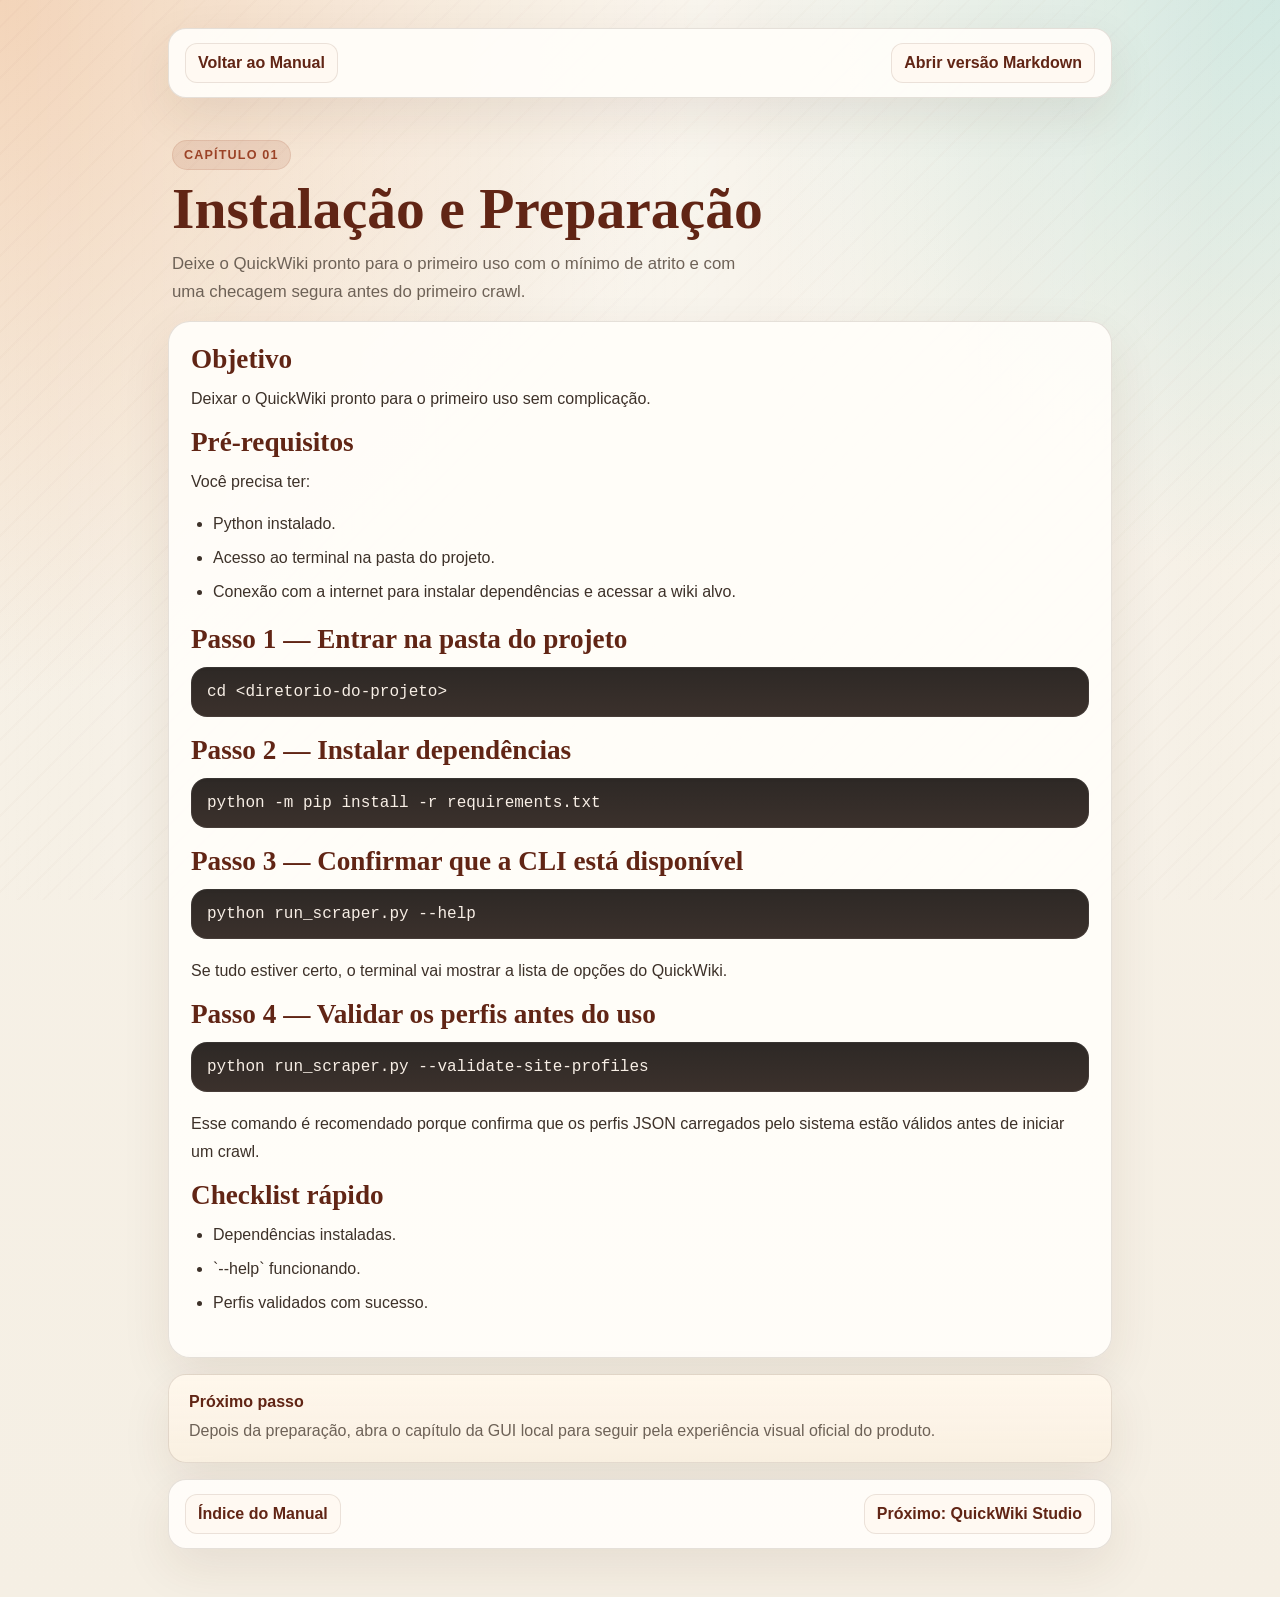
==== Manual do Usuário/01-instalacao.html @ f5a145f2 "chore: establish private portfolio baseline" ====
<!doctype html>
<html lang="pt-BR">
<head>
  <meta charset="utf-8">
  <meta name="viewport" content="width=device-width, initial-scale=1">
  <title>QuickWiki — Instalação e Preparação</title>
  <link rel="stylesheet" href="manual.css">
</head>
<body>
  <div class="manual-bg"></div>
  <main class="chapter-shell">
    <div class="chapter-topbar">
      <a class="nav-pill" href="index.html">Voltar ao Manual</a>
      <a class="nav-pill" href="01 - Instalação e Preparação.md">Abrir versão Markdown</a>
    </div>

    <header class="chapter-head">
      <span class="eyebrow">Capítulo 01</span>
      <h1>Instalação e Preparação</h1>
      <p class="chapter-lead">Deixe o QuickWiki pronto para o primeiro uso com o mínimo de atrito e com uma checagem segura antes do primeiro crawl.</p>
    </header>

    <article class="chapter-body">
      <h2>Objetivo</h2>
      <p>Deixar o QuickWiki pronto para o primeiro uso sem complicação.</p>

      <h2>Pré-requisitos</h2>
      <p>Você precisa ter:</p>
      <ul>
        <li>Python instalado.</li>
        <li>Acesso ao terminal na pasta do projeto.</li>
        <li>Conexão com a internet para instalar dependências e acessar a wiki alvo.</li>
      </ul>

      <h2>Passo 1 — Entrar na pasta do projeto</h2>
      <pre><code>cd &lt;diretorio-do-projeto&gt;</code></pre>

      <h2>Passo 2 — Instalar dependências</h2>
      <pre><code>python -m pip install -r requirements.txt</code></pre>

      <h2>Passo 3 — Confirmar que a CLI está disponível</h2>
      <pre><code>python run_scraper.py --help</code></pre>
      <p>Se tudo estiver certo, o terminal vai mostrar a lista de opções do QuickWiki.</p>

      <h2>Passo 4 — Validar os perfis antes do uso</h2>
      <pre><code>python run_scraper.py --validate-site-profiles</code></pre>
      <p>Esse comando é recomendado porque confirma que os perfis JSON carregados pelo sistema estão válidos antes de iniciar um crawl.</p>

      <h2>Checklist rápido</h2>
      <ul>
        <li>Dependências instaladas.</li>
        <li>`--help` funcionando.</li>
        <li>Perfis validados com sucesso.</li>
      </ul>
    </article>

    <div class="chapter-note">
      <strong>Próximo passo</strong>
      <p>Depois da preparação, abra o capítulo da GUI local para seguir pela experiência visual oficial do produto.</p>
    </div>

    <nav class="chapter-nav">
      <div class="nav-group">
        <a class="nav-pill" href="index.html">Índice do Manual</a>
      </div>
      <div class="nav-group">
        <a class="nav-pill" href="06-gui-studio.html">Próximo: QuickWiki Studio</a>
      </div>
    </nav>
  </main>
</body>
</html>
---- Manual do Usuário/manual.css ----
:root {
  --bg: #f5efe4;
  --bg-soft: #fbf7ef;
  --ink: #201812;
  --muted: #6e6257;
  --line: rgba(70, 45, 28, 0.14);
  --panel: rgba(255, 250, 243, 0.84);
  --panel-strong: rgba(255, 253, 249, 0.94);
  --accent: #9b4327;
  --accent-deep: #612515;
  --accent-soft: #f3d3b7;
  --teal: #255f61;
  --gold: #a1701c;
  --rose: #8d3f52;
  --shadow: 0 18px 50px rgba(83, 49, 20, 0.09);
}

* {
  box-sizing: border-box;
}

html,
body {
  margin: 0;
  min-height: 100%;
}

body {
  color: var(--ink);
  background:
    radial-gradient(circle at top left, rgba(243, 211, 183, 0.95), transparent 34%),
    radial-gradient(circle at top right, rgba(201, 230, 224, 0.8), transparent 28%),
    linear-gradient(180deg, #f7f2e8 0%, var(--bg) 100%);
  font-family: "Trebuchet MS", "Lucida Sans Unicode", sans-serif;
}

.manual-bg {
  position: fixed;
  inset: 0;
  background:
    linear-gradient(90deg, transparent 0%, rgba(255, 255, 255, 0.24) 50%, transparent 100%),
    repeating-linear-gradient(
      135deg,
      rgba(98, 37, 21, 0.015) 0,
      rgba(98, 37, 21, 0.015) 2px,
      transparent 2px,
      transparent 18px
    );
  pointer-events: none;
}

.manual-shell {
  position: relative;
  max-width: 1180px;
  margin: 0 auto;
  padding: 34px 20px 56px;
}

.hero,
.panel,
.footer-strip,
.guide-card,
.hero-panel .stat-card,
.command-card {
  backdrop-filter: blur(10px);
  -webkit-backdrop-filter: blur(10px);
}

.hero {
  display: grid;
  grid-template-columns: minmax(0, 1.4fr) minmax(320px, 0.9fr);
  gap: 22px;
  padding: 28px;
  border: 1px solid var(--line);
  border-radius: 28px;
  background: linear-gradient(180deg, rgba(255, 252, 247, 0.9), rgba(250, 244, 235, 0.82));
  box-shadow: var(--shadow);
}

.hero-copy h1,
.section-header h2,
.panel h2,
.guide-card h3 {
  font-family: "Palatino Linotype", "Book Antiqua", Georgia, serif;
}

.hero-copy h1 {
  margin: 10px 0 12px;
  font-size: clamp(2.8rem, 6vw, 5rem);
  line-height: 0.95;
  color: var(--accent-deep);
  letter-spacing: -0.03em;
}

.lead {
  max-width: 58ch;
  margin: 0;
  color: var(--muted);
  font-size: 1.08rem;
  line-height: 1.7;
}

.eyebrow {
  display: inline-flex;
  align-items: center;
  gap: 8px;
  padding: 7px 11px;
  border-radius: 999px;
  background: rgba(155, 67, 39, 0.12);
  border: 1px solid rgba(155, 67, 39, 0.12);
  color: var(--accent);
  font-size: 0.79rem;
  font-weight: 800;
  letter-spacing: 0.09em;
  text-transform: uppercase;
}

.hero-actions {
  display: flex;
  flex-wrap: wrap;
  gap: 12px;
  margin-top: 24px;
}

.button {
  display: inline-flex;
  align-items: center;
  justify-content: center;
  min-height: 46px;
  padding: 11px 16px;
  border-radius: 14px;
  text-decoration: none;
  font-weight: 700;
  transition: transform 160ms ease, box-shadow 160ms ease, background 160ms ease;
}

.button:hover {
  transform: translateY(-1px);
}

.button.primary {
  color: #fffaf6;
  background: linear-gradient(135deg, var(--accent) 0%, #bb6236 100%);
  box-shadow: 0 12px 24px rgba(155, 67, 39, 0.18);
}

.button.secondary {
  color: var(--accent-deep);
  background: rgba(255, 248, 239, 0.88);
  border: 1px solid rgba(155, 67, 39, 0.16);
}

.hero-panel {
  display: grid;
  gap: 14px;
}

.stat-card,
.command-card,
.panel,
.footer-strip {
  border: 1px solid var(--line);
  border-radius: 22px;
  background: var(--panel);
  box-shadow: var(--shadow);
}

.stat-card {
  padding: 18px;
}

.stat-card strong {
  display: block;
  margin-bottom: 6px;
  color: var(--accent-deep);
  font-size: 1.15rem;
}

.stat-card span {
  color: var(--muted);
  line-height: 1.55;
}

.command-card {
  padding: 18px;
  background: linear-gradient(180deg, rgba(38, 33, 30, 0.97), rgba(47, 36, 31, 0.94));
  border-color: rgba(255, 255, 255, 0.08);
  color: #f6efe5;
}

.command-card small {
  display: inline-block;
  margin-bottom: 10px;
  color: #f1cfae;
  text-transform: uppercase;
  letter-spacing: 0.08em;
  font-weight: 800;
}

.command-card pre {
  margin: 0;
  overflow-x: auto;
  font-family: Consolas, "Courier New", monospace;
  line-height: 1.7;
  font-size: 0.95rem;
}

.section-header {
  padding: 26px 4px 8px;
}

.section-header h2 {
  margin: 12px 0 10px;
  font-size: clamp(1.9rem, 4vw, 3rem);
  color: var(--accent-deep);
}

.section-header p {
  max-width: 70ch;
  margin: 0;
  color: var(--muted);
  line-height: 1.7;
}

.card-grid {
  display: grid;
  grid-template-columns: repeat(auto-fit, minmax(220px, 1fr));
  gap: 16px;
}

.guide-card {
  position: relative;
  min-height: 220px;
  padding: 20px;
  border: 1px solid var(--line);
  border-radius: 24px;
  background: var(--panel-strong);
  box-shadow: var(--shadow);
  color: inherit;
  text-decoration: none;
  overflow: hidden;
  transition: transform 180ms ease, box-shadow 180ms ease, border-color 180ms ease;
}

.guide-card:hover {
  transform: translateY(-4px);
  box-shadow: 0 22px 48px rgba(83, 49, 20, 0.13);
  border-color: rgba(90, 55, 24, 0.22);
}

.guide-card::after {
  content: "";
  position: absolute;
  right: -40px;
  bottom: -40px;
  width: 120px;
  height: 120px;
  border-radius: 50%;
  opacity: 0.22;
}

.accent-1::after { background: var(--accent-soft); }
.accent-2::after { background: rgba(37, 95, 97, 0.25); }
.accent-3::after { background: rgba(141, 63, 82, 0.24); }
.accent-4::after { background: rgba(161, 112, 28, 0.25); }
.accent-5::after { background: rgba(99, 66, 156, 0.19); }

.step {
  display: inline-flex;
  width: 44px;
  height: 44px;
  align-items: center;
  justify-content: center;
  border-radius: 14px;
  background: rgba(255, 246, 237, 0.96);
  border: 1px solid rgba(90, 55, 24, 0.12);
  color: var(--accent);
  font-weight: 900;
}

.guide-card h3 {
  margin: 16px 0 10px;
  font-size: 1.35rem;
  color: var(--accent-deep);
}

.guide-card p {
  position: relative;
  z-index: 1;
  margin: 0;
  color: var(--muted);
  line-height: 1.65;
}

.two-column {
  display: grid;
  grid-template-columns: repeat(2, minmax(0, 1fr));
  gap: 16px;
  margin-top: 18px;
}

.panel {
  padding: 22px;
}

.panel h2 {
  margin: 12px 0 12px;
  color: var(--accent-deep);
  font-size: 1.7rem;
}

.panel p {
  margin: 0;
  color: var(--muted);
  line-height: 1.75;
}

.check-list {
  display: grid;
  gap: 10px;
  margin: 0;
  padding: 0;
  list-style: none;
}

.check-list li {
  padding: 12px 14px;
  border-radius: 14px;
  background: rgba(255, 252, 247, 0.78);
  border: 1px solid rgba(90, 55, 24, 0.08);
  color: #3a2d25;
}

.footer-strip {
  display: flex;
  gap: 18px;
  align-items: center;
  justify-content: space-between;
  margin-top: 18px;
  padding: 22px;
}

.footer-strip strong {
  display: block;
  margin-bottom: 6px;
  color: var(--accent-deep);
  font-size: 1.08rem;
}

.footer-strip p {
  margin: 0;
  color: var(--muted);
  line-height: 1.65;
}

@media (max-width: 980px) {
  .hero,
  .two-column,
  .footer-strip {
    grid-template-columns: 1fr;
    flex-direction: column;
    align-items: stretch;
  }
}

@media (max-width: 720px) {
  .manual-shell {
    padding: 18px 14px 38px;
  }

  .hero {
    padding: 20px;
    border-radius: 22px;
  }

  .guide-card,
  .panel,
  .stat-card,
  .command-card,
  .footer-strip {
    border-radius: 18px;
  }

  .hero-copy h1 {
    font-size: 2.6rem;
  }
}

.chapter-shell {
  position: relative;
  max-width: 980px;
  margin: 0 auto;
  padding: 28px 18px 48px;
}

.chapter-topbar,
.chapter-nav,
.chapter-body,
.chapter-note {
  border: 1px solid var(--line);
  background: var(--panel-strong);
  box-shadow: var(--shadow);
}

.chapter-topbar,
.chapter-nav {
  display: flex;
  flex-wrap: wrap;
  gap: 10px;
  align-items: center;
  justify-content: space-between;
  padding: 14px 16px;
  border-radius: 18px;
}

.chapter-topbar {
  margin-bottom: 14px;
}

.chapter-topbar a,
.chapter-nav a {
  color: var(--accent-deep);
  text-decoration: none;
  font-weight: 700;
}

.chapter-head {
  padding: 28px 4px 14px;
}

.chapter-head h1 {
  margin: 10px 0 12px;
  font-size: clamp(2.1rem, 5vw, 3.6rem);
  line-height: 1;
  color: var(--accent-deep);
  font-family: "Palatino Linotype", "Book Antiqua", Georgia, serif;
}

.chapter-lead {
  max-width: 62ch;
  margin: 0;
  color: var(--muted);
  font-size: 1.05rem;
  line-height: 1.7;
}

.chapter-body {
  padding: 22px;
  border-radius: 22px;
}

.chapter-body h2,
.chapter-body h3 {
  color: var(--accent-deep);
  font-family: "Palatino Linotype", "Book Antiqua", Georgia, serif;
}

.chapter-body h2 {
  margin: 0 0 10px;
  font-size: 1.7rem;
}

.chapter-body h3 {
  margin: 22px 0 8px;
  font-size: 1.22rem;
}

.chapter-body p {
  margin: 0 0 14px;
  color: #3d3129;
  line-height: 1.75;
}

.chapter-body ul,
.chapter-body ol {
  margin: 0 0 18px;
  padding-left: 22px;
  color: #3d3129;
  line-height: 1.75;
}

.chapter-body li + li {
  margin-top: 6px;
}

.chapter-body pre {
  margin: 12px 0 18px;
  padding: 16px;
  overflow-x: auto;
  border-radius: 16px;
  background: linear-gradient(180deg, rgba(38, 33, 30, 0.97), rgba(47, 36, 31, 0.94));
  color: #f8efe6;
  box-shadow: inset 0 0 0 1px rgba(255, 255, 255, 0.06);
}

.chapter-body code {
  font-family: Consolas, "Courier New", monospace;
}

.chapter-note {
  margin-top: 16px;
  padding: 18px 20px;
  border-radius: 18px;
  background: linear-gradient(180deg, rgba(255, 247, 236, 0.95), rgba(249, 240, 225, 0.92));
}

.chapter-note strong {
  display: block;
  margin-bottom: 6px;
  color: var(--accent-deep);
}

.chapter-note p {
  margin: 0;
  color: var(--muted);
  line-height: 1.7;
}

.chapter-nav {
  margin-top: 16px;
}

.chapter-nav .nav-group {
  display: flex;
  flex-wrap: wrap;
  gap: 10px;
}

.nav-pill {
  display: inline-flex;
  align-items: center;
  min-height: 40px;
  padding: 8px 12px;
  border-radius: 12px;
  border: 1px solid rgba(90, 55, 24, 0.12);
  background: rgba(255, 249, 241, 0.86);
}

@media (max-width: 720px) {
  .chapter-shell {
    padding: 16px 12px 36px;
  }

  .chapter-body,
  .chapter-topbar,
  .chapter-nav,
  .chapter-note {
    border-radius: 16px;
  }
}
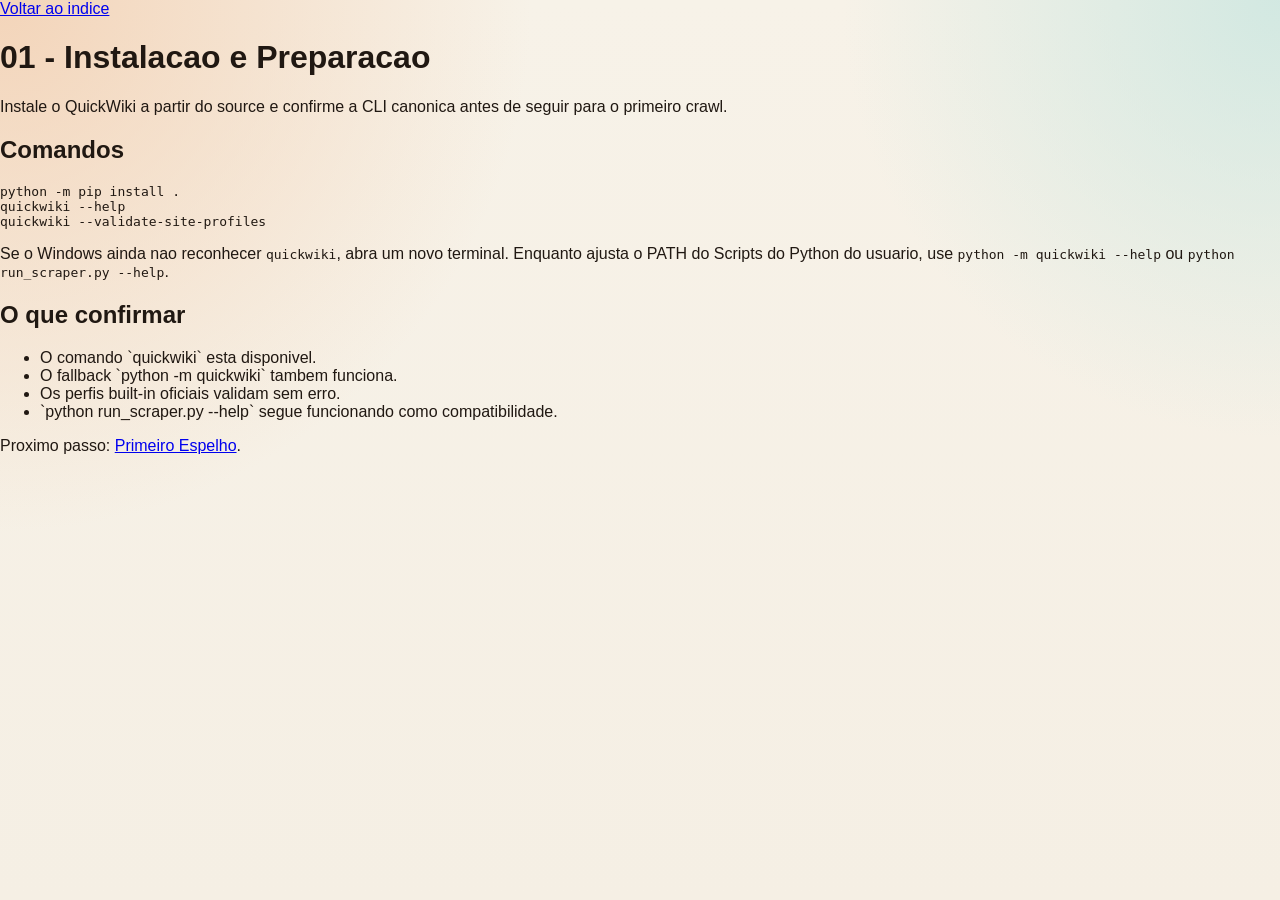
==== commit 07ef24d2: "feat: prepare public MIT release" ====
--- a/Manual do Usuário/01-instalacao.html
+++ b/Manual do Usuário/01-instalacao.html
@@ -3,70 +3,27 @@
 <head>
   <meta charset="utf-8">
   <meta name="viewport" content="width=device-width, initial-scale=1">
-  <title>QuickWiki — Instalação e Preparação</title>
+  <title>QuickWiki - Instalacao e Preparacao</title>
   <link rel="stylesheet" href="manual.css">
 </head>
 <body>
-  <div class="manual-bg"></div>
-  <main class="chapter-shell">
-    <div class="chapter-topbar">
-      <a class="nav-pill" href="index.html">Voltar ao Manual</a>
-      <a class="nav-pill" href="01 - Instalação e Preparação.md">Abrir versão Markdown</a>
-    </div>
-
-    <header class="chapter-head">
-      <span class="eyebrow">Capítulo 01</span>
-      <h1>Instalação e Preparação</h1>
-      <p class="chapter-lead">Deixe o QuickWiki pronto para o primeiro uso com o mínimo de atrito e com uma checagem segura antes do primeiro crawl.</p>
-    </header>
-
-    <article class="chapter-body">
-      <h2>Objetivo</h2>
-      <p>Deixar o QuickWiki pronto para o primeiro uso sem complicação.</p>
-
-      <h2>Pré-requisitos</h2>
-      <p>Você precisa ter:</p>
-      <ul>
-        <li>Python instalado.</li>
-        <li>Acesso ao terminal na pasta do projeto.</li>
-        <li>Conexão com a internet para instalar dependências e acessar a wiki alvo.</li>
-      </ul>
-
-      <h2>Passo 1 — Entrar na pasta do projeto</h2>
-      <pre><code>cd &lt;diretorio-do-projeto&gt;</code></pre>
-
-      <h2>Passo 2 — Instalar dependências</h2>
-      <pre><code>python -m pip install -r requirements.txt</code></pre>
-
-      <h2>Passo 3 — Confirmar que a CLI está disponível</h2>
-      <pre><code>python run_scraper.py --help</code></pre>
-      <p>Se tudo estiver certo, o terminal vai mostrar a lista de opções do QuickWiki.</p>
-
-      <h2>Passo 4 — Validar os perfis antes do uso</h2>
-      <pre><code>python run_scraper.py --validate-site-profiles</code></pre>
-      <p>Esse comando é recomendado porque confirma que os perfis JSON carregados pelo sistema estão válidos antes de iniciar um crawl.</p>
-
-      <h2>Checklist rápido</h2>
-      <ul>
-        <li>Dependências instaladas.</li>
-        <li>`--help` funcionando.</li>
-        <li>Perfis validados com sucesso.</li>
-      </ul>
-    </article>
-
-    <div class="chapter-note">
-      <strong>Próximo passo</strong>
-      <p>Depois da preparação, abra o capítulo da GUI local para seguir pela experiência visual oficial do produto.</p>
-    </div>
-
-    <nav class="chapter-nav">
-      <div class="nav-group">
-        <a class="nav-pill" href="index.html">Índice do Manual</a>
-      </div>
-      <div class="nav-group">
-        <a class="nav-pill" href="06-gui-studio.html">Próximo: QuickWiki Studio</a>
-      </div>
-    </nav>
+  <main class="page">
+    <a class="back-link" href="index.html">Voltar ao indice</a>
+    <h1>01 - Instalacao e Preparacao</h1>
+    <p>Instale o QuickWiki a partir do source e confirme a CLI canonica antes de seguir para o primeiro crawl.</p>
+    <h2>Comandos</h2>
+    <pre><code>python -m pip install .
+quickwiki --help
+quickwiki --validate-site-profiles</code></pre>
+    <p>Se o Windows ainda nao reconhecer <code>quickwiki</code>, abra um novo terminal. Enquanto ajusta o PATH do Scripts do Python do usuario, use <code>python -m quickwiki --help</code> ou <code>python run_scraper.py --help</code>.</p>
+    <h2>O que confirmar</h2>
+    <ul>
+      <li>O comando `quickwiki` esta disponivel.</li>
+      <li>O fallback `python -m quickwiki` tambem funciona.</li>
+      <li>Os perfis built-in oficiais validam sem erro.</li>
+      <li>`python run_scraper.py --help` segue funcionando como compatibilidade.</li>
+    </ul>
+    <p>Proximo passo: <a href="02-primeiro-espelho.html">Primeiro Espelho</a>.</p>
   </main>
 </body>
 </html>
